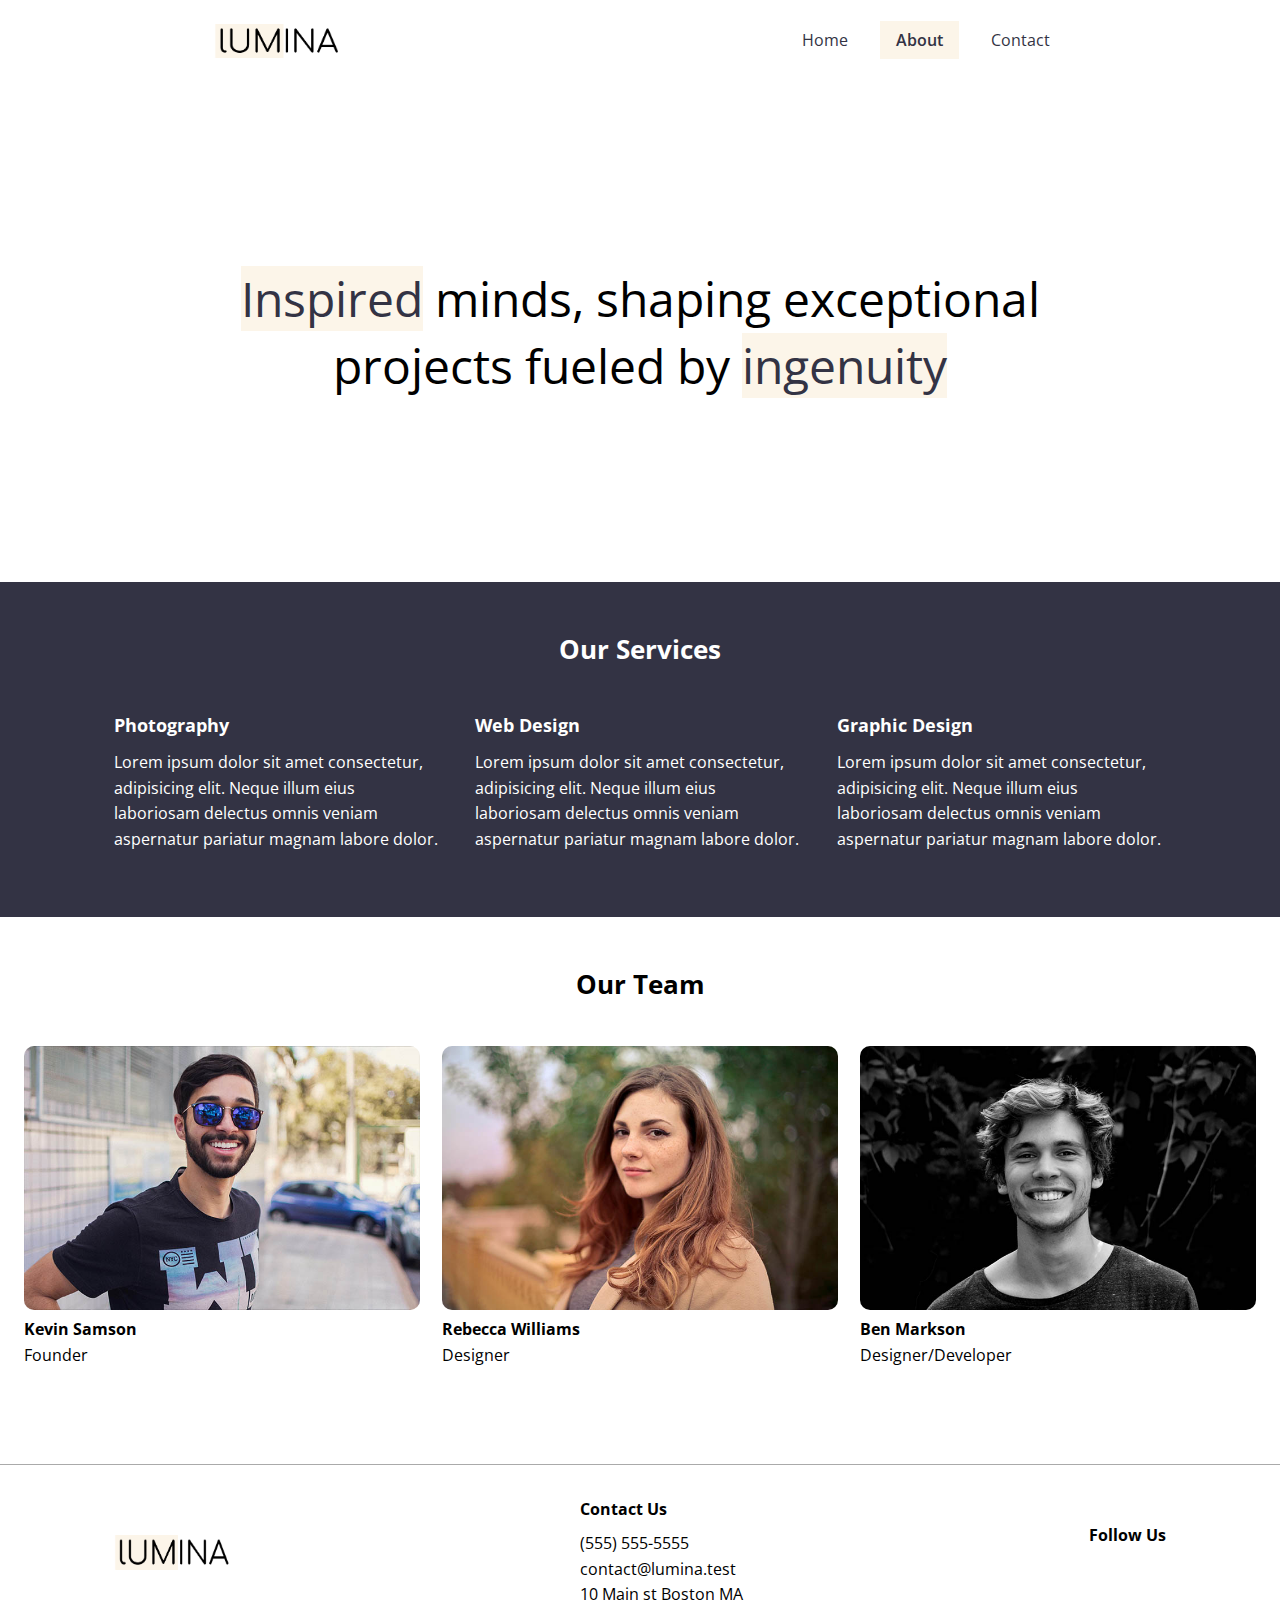
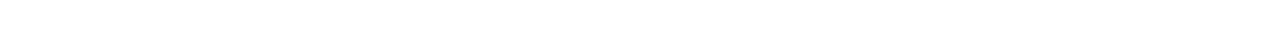
==== about.html @ 7298b2d3 "first commit" ====
<!DOCTYPE html>
<html lang="en">
  <head>
    <meta charset="UTF-8" />
    <meta name="viewport" content="width=device-width, initial-scale=1.0" />
    <link rel="stylesheet" href="https://cdnjs.cloudflare.com/ajax/libs/font-awesome/6.5.2/css/all.min.css"
      integrity="sha512-SnH5WK+bZxgPHs44uWIX+LLJAJ9/2PkPKZ5QiAj6Ta86w+fsb2TkcmfRyVX3pBnMFcV7oQPJkl9QevSCWr3W6A=="
      crossorigin="anonymous" referrerpolicy="no-referrer"/>
    <link rel="preconnect" href="https://fonts.googleapis.com" />
    <link rel="preconnect" href="https://fonts.gstatic.com" crossorigin />
    <link href="https://fonts.googleapis.com/css2?family=Open+Sans:ital,wght@0,300..800;1,300..800&display=swap" rel="stylesheet" />
    <link rel="stylesheet" href="css/styles.css" />
    <link rel="icon" href="images/favicon.ico" />
    <title>About Lumina Creative</title>
  </head>
  <body>
    <header class="header">
      <div class="container container-sm header-flex">
        <img src="images/logo.png" alt="Lumina Creative" class="logo" />

        <nav>
          <ul class="main-menu">
            <li><a href="/">Home</a></li>
            <li><a class="current" href="about.html">About</a></li>
            <li><a href="contact.html">Contact</a></li>
          </ul>
        </nav>
      </div>
    </header>

    <section class="hero">
      <div class="container container-sm">
        <h2>
          <span class="bg-primary">Inspired</span>
          minds, shaping exceptional projects fueled by
          <span class="bg-primary">ingenuity</span>
        </h2>
      </div>
    </section>

    <section class="services bg-dark">
      <div class="container">
        <h2 class="section-heading">Our Services</h2>
        <div class="services-flex">
          <div class="service-item">
            <h4>Photography</h4>
            <p>
              Lorem ipsum dolor sit amet consectetur, adipisicing elit. Neque illum eius laboriosam delectus omnis veniam aspernatur pariatur
              magnam labore dolor.
            </p>
          </div>

          <div class="service-item">
            <h4>Web Design</h4>
            <p>
              Lorem ipsum dolor sit amet consectetur, adipisicing elit. Neque illum eius laboriosam delectus omnis veniam aspernatur pariatur
              magnam labore dolor.
            </p>
          </div>

          <div class="service-item">
            <h4>Graphic Design</h4>
            <p>
              Lorem ipsum dolor sit amet consectetur, adipisicing elit. Neque illum eius laboriosam delectus omnis veniam aspernatur pariatur
              magnam labore dolor.
            </p>
          </div>
        </div>
      </div>
    </section>

    <section class="team">
      <div class="container container-lg">
        <h2 class="section-heading">Our Team</h2>

        <div class="team-flex">
          <div class="team-item">
            <img src="images/team1.jpg" alt="Team Member" />
            <h4>Kevin Samson</h4>
            <p>Founder</p>
          </div>

          <div class="team-item">
            <img src="images/team2.jpg" alt="Team Member" />
            <h4>Rebecca Williams</h4>
            <p>Designer</p>
          </div>

          <div class="team-item">
            <img src="images/team3.jpg" alt="Team Member" />
            <h4>Ben Markson</h4>
            <p>Designer/Developer</p>
          </div>
        </div>
      </div>
    </section>

    <footer class="footer">
      <div class="container footer-flex">
        <img src="images/logo.png" alt="Lumina Creative" />

        <div>
          <h4>Contact Us</h4>
          
          <ul>
            <li>(555) 555-5555</li>
            <li>contact@lumina.test</li>
            <li>10 Main st Boston MA</li>
          </ul>
        </div>

        <div>
          <h4>Follow Us</h4>

          <a href="#"><i class="fab fa-facebook fa-2x"></i></a>
          <a href="#"><i class="fab fa-twitter fa-2x"></i></a>
          <a href="#"><i class="fab fa-instagram fa-2x"></i></a>
          <a href="#"><i class="fab fa-pinterest fa-2x"></i></a>
          <a href="#"><i class="fab fa-tumblr fa-2x"></i></a>
        </div>
      </div>
    </footer>
  </body>
</html>
---- css/styles.css ----
* {
  margin: 0;
  padding: 0;
  box-sizing: border-box;
}

:root {
  --primary-color: #fcf5e9;
  --dark-color: #334;
  --container-normal: 1100px;
  --container-wide: 1400px;
  --container-narrow: 900px;
}

body {
  font-family: 'Open Sans', sans-serif;
  line-height: 1.6;
}

a {
  text-decoration: none;
  color: var(--dark-color);
}

ul {
  list-style: none;
}

img {
  max-width: 100%;
}

/* Utility Classes */
.bg-primary {
  background: var(--primary-color);
  color: #334;
}

.bg-dark {
  background: var(--dark-color);
  color: white;
}

.bg-dark .bg-primary {
  padding: 0 0.3rem;
}

.btn {
  display: inline-block;
  padding: 1rem 2rem;
  border: 1px solid #334;
  background: transparent;
  font-family: inherit;
  font-size: inherit;
  cursor: pointer;
  transition: all .4s;
}
.btn:hover {
  background: #334;
  color: white;
}

/*content visible only to screen readers but not visually*/
.visually-hidden {
  clip: rect(0 0 0 0);
  clip-path: inset(50%);
  height: 1px;
  width: 1px;
  overflow: hidden;
  position: absolute;
  white-space: nowrap;
}

.section-heading {
  font-size: 1.6rem;
  text-align: center;
  margin-bottom: 40px;
}

/* Container */
.container {
  max-width: var(--container-normal);
  margin: 0 auto;
  padding: 0 1.5rem;
}

.container-lg {
  max-width: var(--container-wide);
}

.container-sm {
  max-width: var(--container-narrow);
}

/* Header */
.header {
  margin: 1.5rem auto;
}

.header .logo {
  width: 130px;
}

.header .header-flex {
  display: flex;
  justify-content: space-between;
  align-items: center;
}

.header .main-menu {
  display: flex;
  gap: 1rem;
}

.header .main-menu a {
  padding: 0.5rem 1rem;
}

.header .main-menu a:hover {
  background: var(--primary-color);
}

.current {
  background: var(--primary-color);
  font-weight: 600;
}

/* Hero */
.hero {
  height: 500px;
  display: flex;
  justify-content: center;
  align-items: center;
  text-align: center;
}

.hero h2 {
  font-size: 3rem;
  line-height: 1.4;
  font-weight: normal;
}

.gallery-flex {
  display: flex;
  justify-content: center;
  flex-wrap: wrap;
  gap: 20px;
}

.gallery-item {
  width: calc(33.333% - 20px);
  border-radius: 10px;
}

.gallery-item img {
  border-radius: 10px;
}

.gallery-item:hover {
  opacity: 0.9;
}

/* Footer */
.footer {
  border-top: 1px solid #aaa;
  padding: 2rem 1.5rem;
  margin-top: 2rem;
}

.footer .footer-flex {
  display: flex;
  justify-content: space-between;
  align-items: center;
}

.footer img {
  width: 120px;
  height: 35px;
}

.footer h4 {
  font-size: 1rem;
  margin-bottom: 0.5rem;
}

.footer a {
  margin: 0.2rem;
}

/* Services */
.services {
  padding: 3rem 0 4rem;
}

.services-flex {
  display: flex;
  gap: 2rem;
}

.service-item h4 {
  font-size: 1.1rem;
  margin-bottom: 0.7rem;
}

/* Team */
.team {
  padding: 3rem 0 4rem;
}

.team-flex {
  display: flex;
  gap: 1.4rem;
}

.team img {
  border-radius: 10px;
}

/* Contact */
.contact {
  padding: 3rem 0 4rem;
}

.contact p {
  text-align: center;
  margin-bottom: 2rem;
}

.form-group {
  margin: 2rem 0;
}

.contact input,
.contact textarea {
  border: none;
  border-bottom: 1px #334 solid;
  width: 100%;
  font-family: inherit;
  font-size: inherit;
  padding-bottom: 1rem;
}

.contact textarea {
  height: 200px;
  resize: none;
}

.contact input:focus,
.contact textarea:focus {
  outline: 0;
}

.contact button {
  width: 100%;
}

/* Media Queries */
@media(max-width: 768px) {
  .header .header-flex,
  .footer .footer-flex,
  .services .services-flex,
  .team .team-flex {
    flex-direction: column;
    gap: 1.5rem;
  }

  .hero {
    height: 300px;
  }

  .hero h2 {
    font-size: 1.8rem;
  }

  .gallery-item {
    width: calc(50% - 20px);
  }

  .footer .footer-flex {
    text-align: center;
  }
}
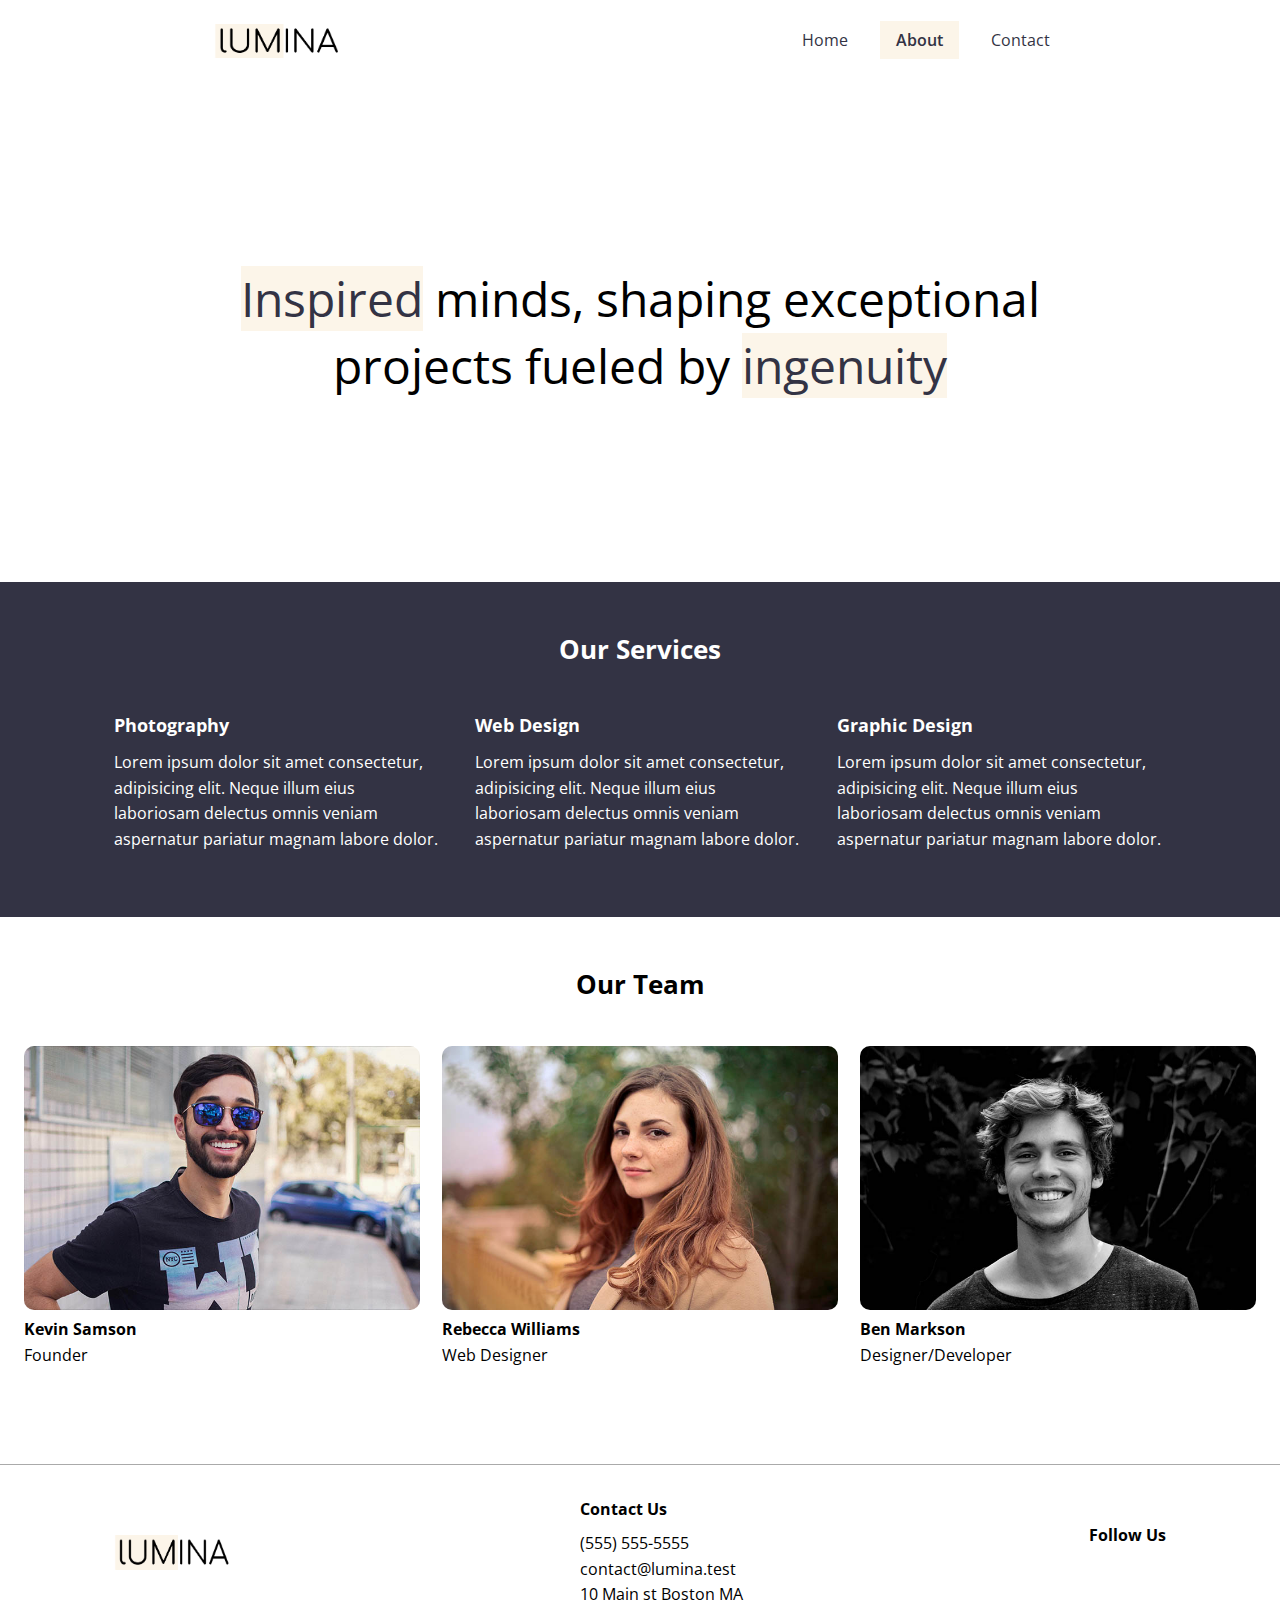
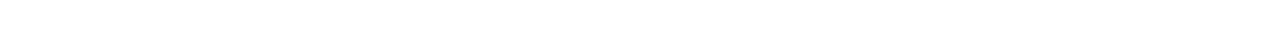
==== commit 673b6f38: "update about.html" ====
--- a/about.html
+++ b/about.html
@@ -83,7 +83,7 @@
           <div class="team-item">
             <img src="images/team2.jpg" alt="Team Member" />
             <h4>Rebecca Williams</h4>
-            <p>Designer</p>
+            <p>Web Designer</p>
           </div>
 
           <div class="team-item">
